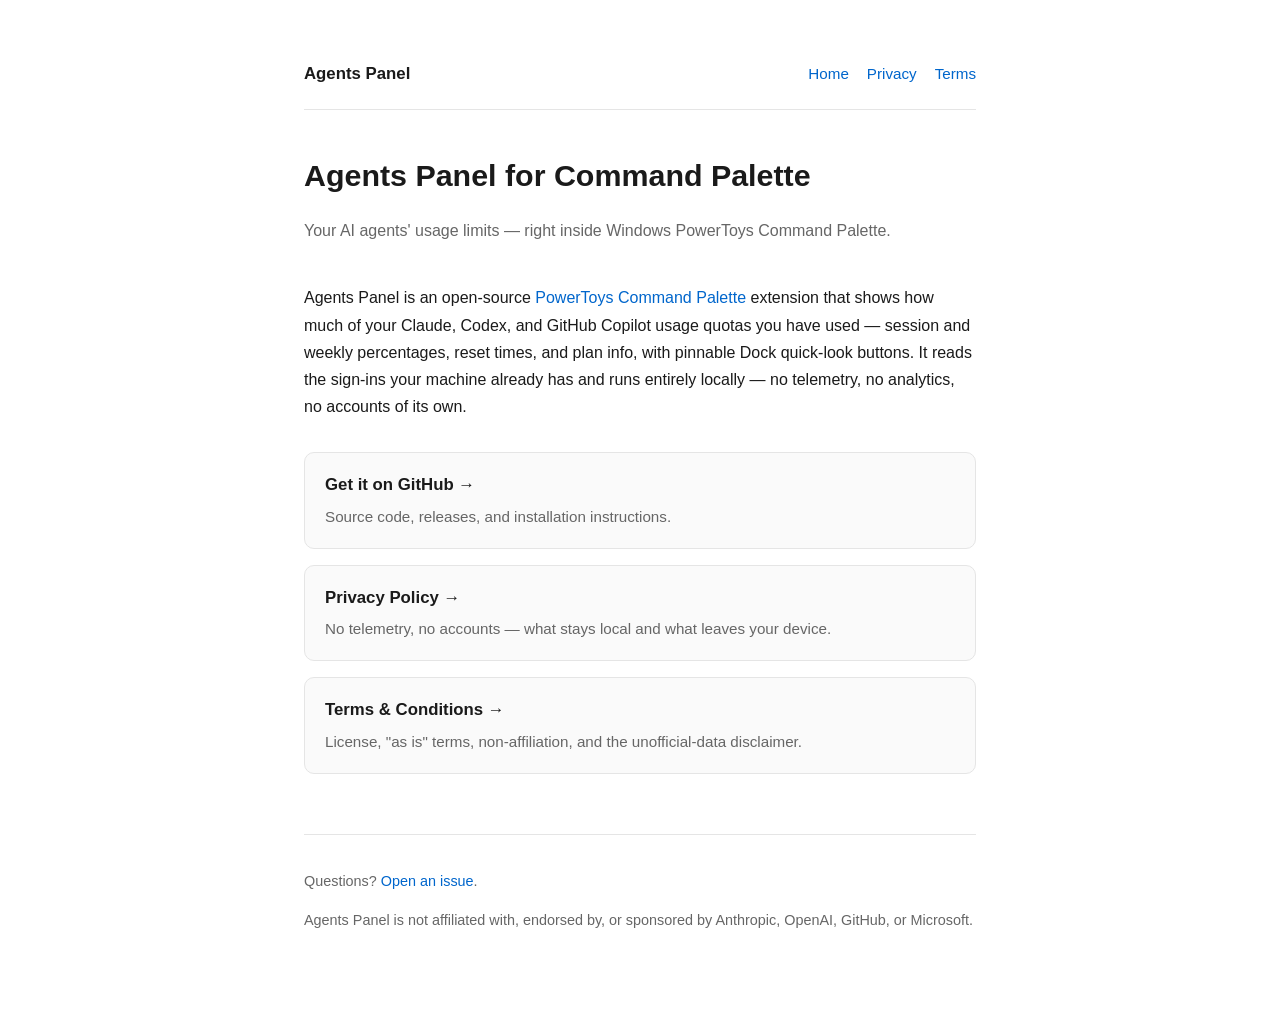
==== docs/index.html @ c9f559b7 "prep release" ====
<!DOCTYPE html>
<html lang="en">
<head>
  <meta charset="UTF-8" />
  <meta name="viewport" content="width=device-width, initial-scale=1.0" />
  <title>Agents Panel for Command Palette</title>
  <link rel="stylesheet" href="style.css" />
</head>
<body>
  <header class="site">
    <span class="name">Agents Panel</span>
    <nav>
      <a href="index.html">Home</a>
      <a href="privacy.html">Privacy</a>
      <a href="terms.html">Terms</a>
    </nav>
  </header>

  <h1>Agents Panel for Command Palette</h1>
  <p class="subtitle">Your AI agents' usage limits &mdash; right inside Windows&nbsp;PowerToys Command Palette.</p>

  <p>Agents Panel is an open-source <a href="https://learn.microsoft.com/en-us/windows/powertoys/command-palette/overview">PowerToys Command Palette</a> extension that shows how much of your Claude, Codex, and GitHub Copilot usage quotas you have used &mdash; session and weekly percentages, reset times, and plan info, with pinnable Dock quick-look buttons. It reads the sign-ins your machine already has and runs entirely locally &mdash; no telemetry, no analytics, no accounts of its own.</p>

  <div class="cards">
    <a class="card" href="https://github.com/CostaFot/agents-panel-extension">
      <div class="title">Get it on GitHub &rarr;</div>
      <div class="desc">Source code, releases, and installation instructions.</div>
    </a>
    <a class="card" href="privacy.html">
      <div class="title">Privacy Policy &rarr;</div>
      <div class="desc">No telemetry, no accounts &mdash; what stays local and what leaves your device.</div>
    </a>
    <a class="card" href="terms.html">
      <div class="title">Terms &amp; Conditions &rarr;</div>
      <div class="desc">License, "as is" terms, non-affiliation, and the unofficial-data disclaimer.</div>
    </a>
  </div>

  <footer class="site">
    <p>Questions? <a href="https://github.com/CostaFot/agents-panel-extension/issues">Open an issue</a>.</p>
    <p>Agents Panel is not affiliated with, endorsed by, or sponsored by Anthropic, OpenAI, GitHub, or Microsoft.</p>
  </footer>
</body>
</html>
---- docs/style.css ----
:root {
  --bg: #ffffff;
  --fg: #1a1a1a;
  --muted: #666666;
  --link: #0066cc;
  --border: #e5e5e5;
  --card: #fafafa;
}

@media (prefers-color-scheme: dark) {
  :root {
    --bg: #15171a;
    --fg: #e8e8e8;
    --muted: #9aa0a6;
    --link: #5aa9ff;
    --border: #2a2d31;
    --card: #1c1f23;
  }
}

* { box-sizing: border-box; }

body {
  font-family: -apple-system, BlinkMacSystemFont, "Segoe UI", Roboto, sans-serif;
  max-width: 720px;
  margin: 0 auto;
  padding: 60px 24px 80px;
  color: var(--fg);
  background: var(--bg);
  line-height: 1.7;
}

a { color: var(--link); text-decoration: none; }
a:hover { text-decoration: underline; }

header.site {
  display: flex;
  align-items: center;
  gap: 12px;
  margin-bottom: 40px;
  padding-bottom: 20px;
  border-bottom: 1px solid var(--border);
}
header.site .name { font-weight: 600; font-size: 1.05rem; }
header.site nav { margin-left: auto; display: flex; gap: 18px; font-size: 0.95rem; }

h1 { font-size: 1.9rem; margin-bottom: 4px; }
h2 { font-size: 1.15rem; margin-top: 36px; }
.subtitle { color: var(--muted); margin-bottom: 40px; }

ul { padding-left: 22px; }
li { margin: 6px 0; }

.cards { display: grid; gap: 16px; margin-top: 32px; }
.card {
  display: block;
  border: 1px solid var(--border);
  background: var(--card);
  border-radius: 10px;
  padding: 18px 20px;
}
.card:hover { border-color: var(--link); text-decoration: none; }
.card .title { font-weight: 600; font-size: 1.05rem; color: var(--fg); }
.card .desc { color: var(--muted); font-size: 0.95rem; margin-top: 4px; }

footer.site {
  margin-top: 60px;
  padding-top: 20px;
  border-top: 1px solid var(--border);
  color: var(--muted);
  font-size: 0.9rem;
}

.disclaimer {
  border-left: 3px solid var(--link);
  background: var(--card);
  padding: 12px 16px;
  border-radius: 0 8px 8px 0;
  margin: 24px 0;
}
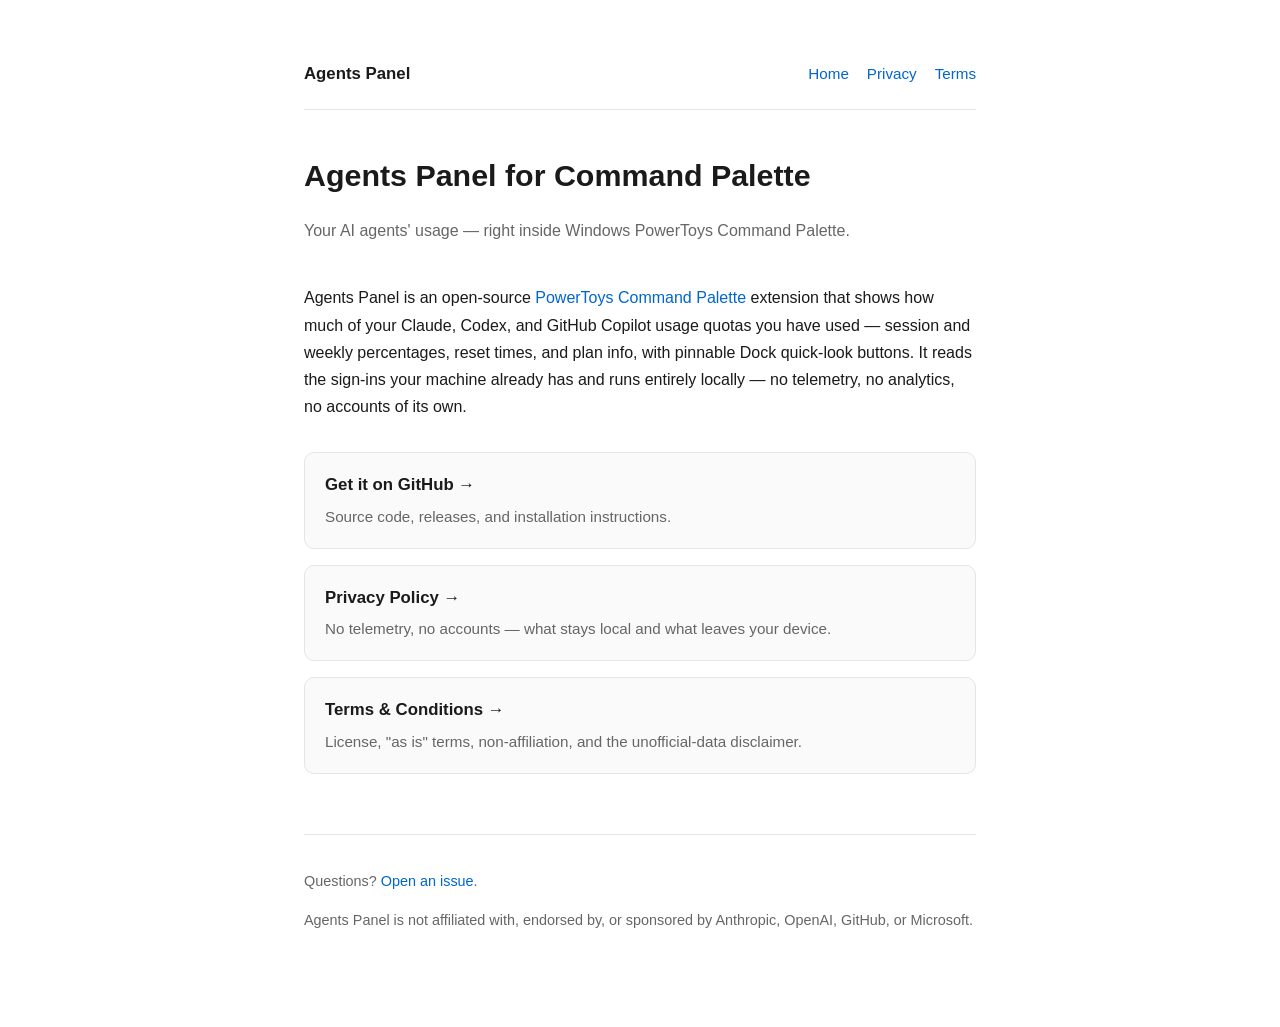
==== commit c8a5d09e: "updates" ====
--- a/docs/index.html
+++ b/docs/index.html
@@ -17,7 +17,7 @@
   </header>
 
   <h1>Agents Panel for Command Palette</h1>
-  <p class="subtitle">Your AI agents' usage limits &mdash; right inside Windows&nbsp;PowerToys Command Palette.</p>
+  <p class="subtitle">Your AI agents' usage &mdash; right inside Windows&nbsp;PowerToys Command Palette.</p>
 
   <p>Agents Panel is an open-source <a href="https://learn.microsoft.com/en-us/windows/powertoys/command-palette/overview">PowerToys Command Palette</a> extension that shows how much of your Claude, Codex, and GitHub Copilot usage quotas you have used &mdash; session and weekly percentages, reset times, and plan info, with pinnable Dock quick-look buttons. It reads the sign-ins your machine already has and runs entirely locally &mdash; no telemetry, no analytics, no accounts of its own.</p>
 
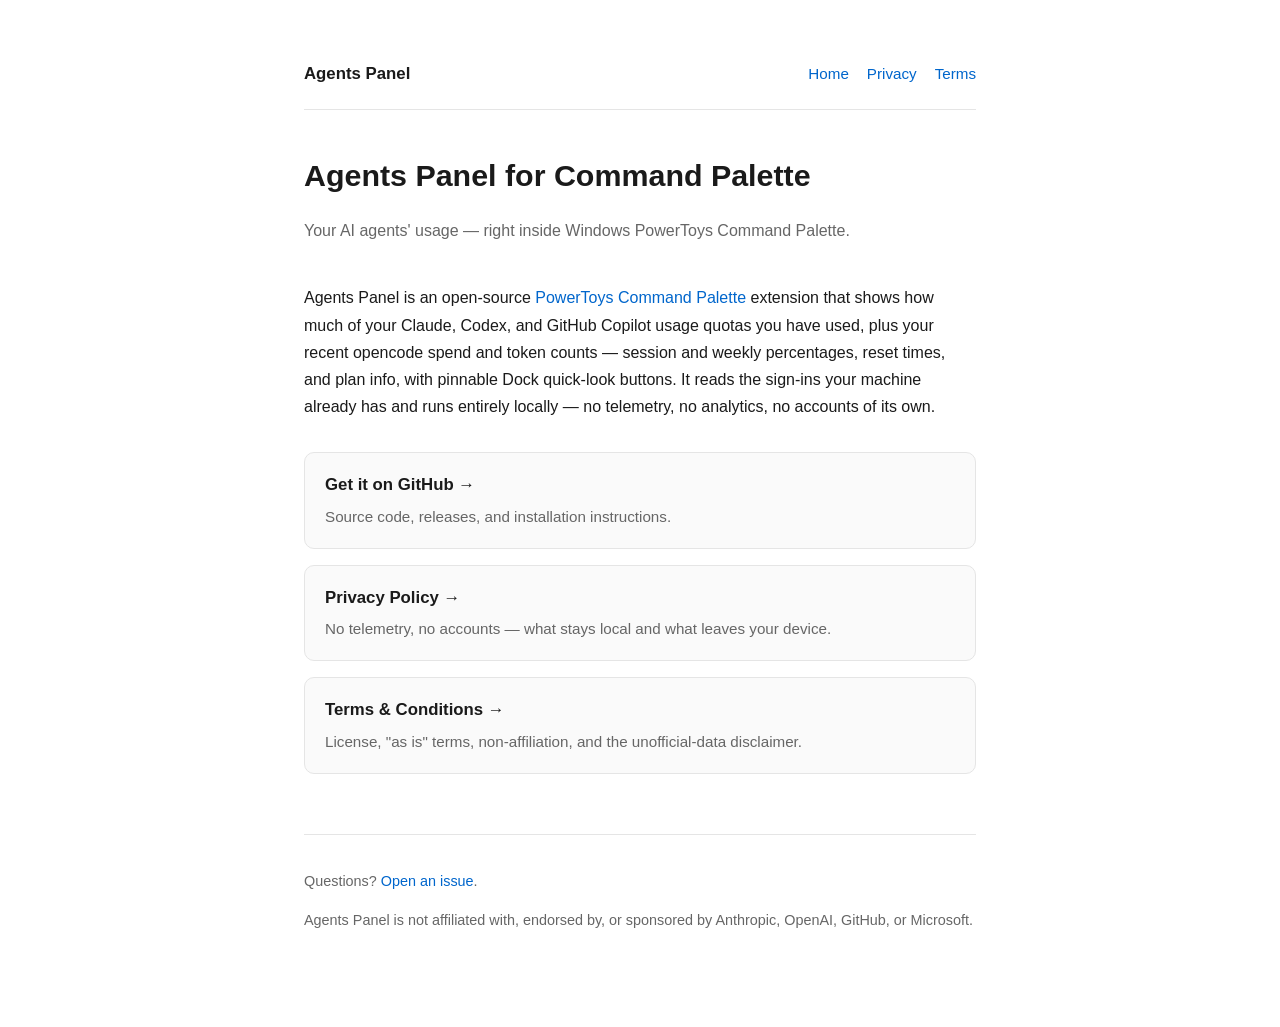
==== commit ad5d02d9: "opencode integration" ====
--- a/docs/index.html
+++ b/docs/index.html
@@ -19,7 +19,7 @@
   <h1>Agents Panel for Command Palette</h1>
   <p class="subtitle">Your AI agents' usage &mdash; right inside Windows&nbsp;PowerToys Command Palette.</p>
 
-  <p>Agents Panel is an open-source <a href="https://learn.microsoft.com/en-us/windows/powertoys/command-palette/overview">PowerToys Command Palette</a> extension that shows how much of your Claude, Codex, and GitHub Copilot usage quotas you have used &mdash; session and weekly percentages, reset times, and plan info, with pinnable Dock quick-look buttons. It reads the sign-ins your machine already has and runs entirely locally &mdash; no telemetry, no analytics, no accounts of its own.</p>
+  <p>Agents Panel is an open-source <a href="https://learn.microsoft.com/en-us/windows/powertoys/command-palette/overview">PowerToys Command Palette</a> extension that shows how much of your Claude, Codex, and GitHub Copilot usage quotas you have used, plus your recent opencode spend and token counts &mdash; session and weekly percentages, reset times, and plan info, with pinnable Dock quick-look buttons. It reads the sign-ins your machine already has and runs entirely locally &mdash; no telemetry, no analytics, no accounts of its own.</p>
 
   <div class="cards">
     <a class="card" href="https://github.com/CostaFot/agents-panel-extension">
